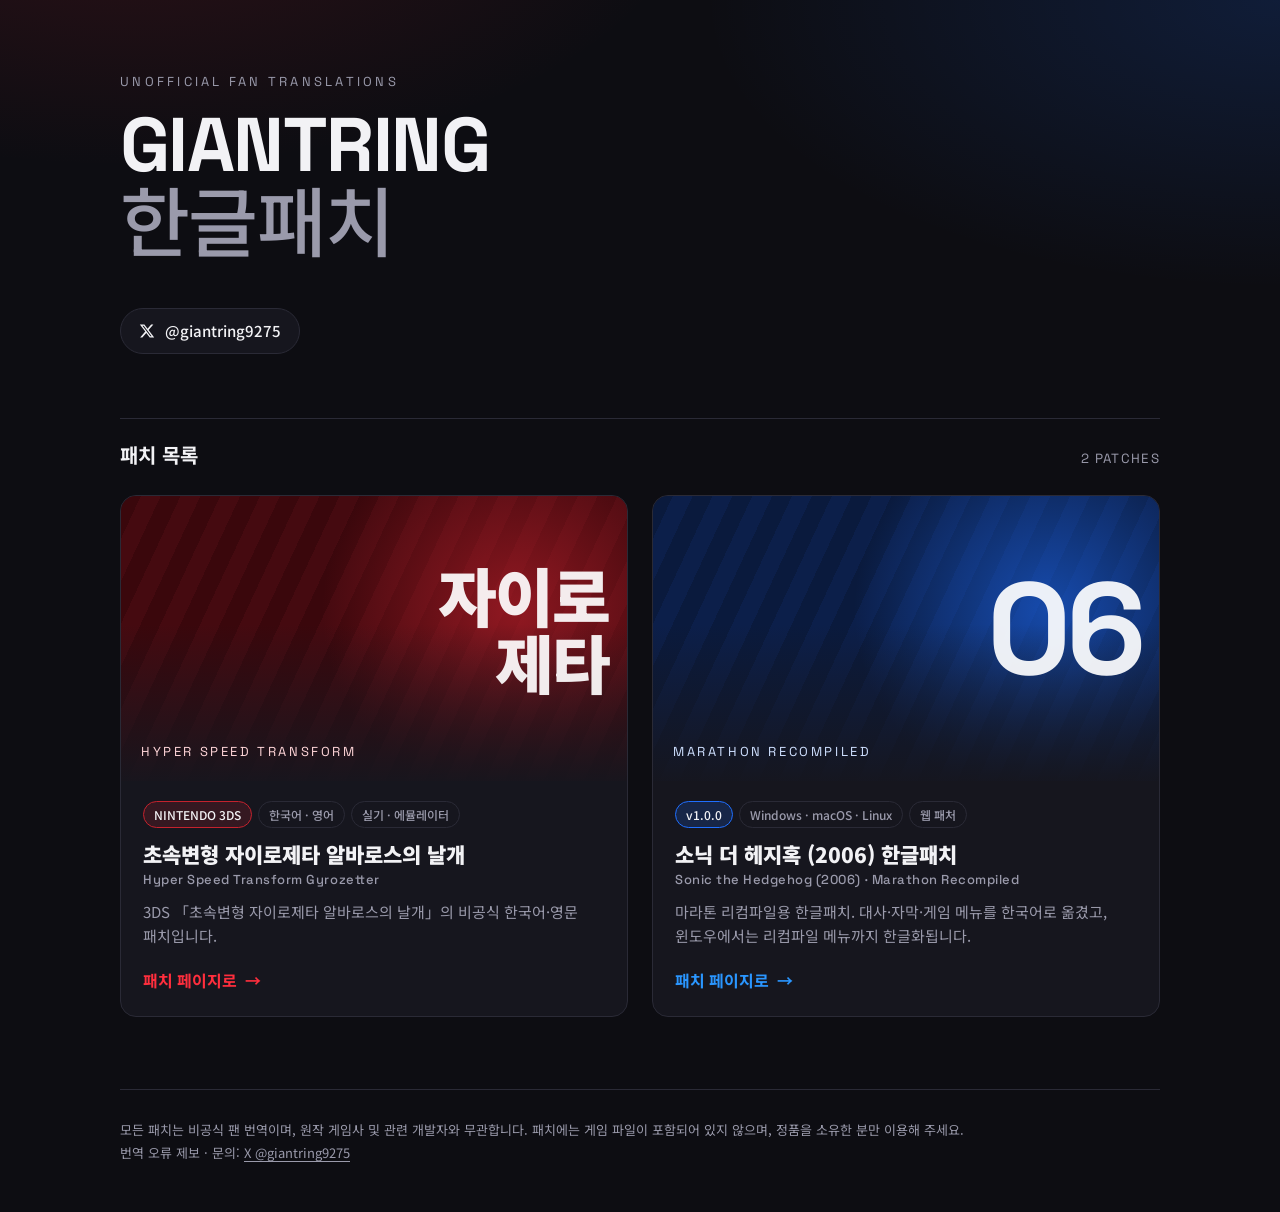
==== index.html @ 2a5dde88 "루트를 한글패치 모음 페이지로 변경 자이로제타·소닉 06 패치 카드와 X 계정 링크를 담은 허브 페이지.  Co-Authored-By: Claude Opus 5.5 <norep" ====
<!doctype html>
<html lang="ko">
<head>
<meta charset="utf-8">
<meta name="viewport" content="width=device-width, initial-scale=1">
<title>GIANTRING 한글패치</title>
<meta name="description" content="giantring(자트)이 만든 비공식 게임 한글 패치 모음">
<meta property="og:title" content="GIANTRING 한글패치">
<meta property="og:description" content="giantring(자트)이 만든 비공식 게임 한글 패치 모음">
<meta property="og:image" content="https://giantring.github.io/patch/assets/img/logo.webp">
<meta name="theme-color" content="#0d0d12">
<link rel="icon" href="patch/assets/img/favicon.png">
<link rel="apple-touch-icon" href="patch/assets/img/apple-touch-icon.png">
<link rel="preconnect" href="https://fonts.googleapis.com">
<link rel="preconnect" href="https://fonts.gstatic.com" crossorigin>
<link href="https://fonts.googleapis.com/css2?family=Noto+Sans+KR:wght@400;500;700;900&family=Space+Grotesk:wght@500;700&display=swap" rel="stylesheet">
<style>
  :root {
    --bg: #0d0d12;
    --panel: #16161e;
    --line: #2a2a36;
    --text: #f2f2f5;
    --muted: #9a9aab;
    --gyro: #c4222d;
    --sonic: #1f6fff;
    --radius: 16px;
  }
  * { box-sizing: border-box; margin: 0; padding: 0; }
  html { -webkit-text-size-adjust: 100%; }
  body {
    background: var(--bg);
    color: var(--text);
    font-family: "Noto Sans KR", system-ui, sans-serif;
    line-height: 1.6;
    word-break: keep-all;
    min-height: 100vh;
    background-image:
      radial-gradient(60rem 30rem at 10% -10%, rgba(196,34,45,.18), transparent 60%),
      radial-gradient(60rem 30rem at 100% 0%, rgba(31,111,255,.16), transparent 60%);
  }
  a { color: inherit; text-decoration: none; }
  .wrap { max-width: 1080px; margin: 0 auto; padding: 0 20px; }

  header { padding: 72px 0 40px; }
  .eyebrow {
    font-family: "Space Grotesk", sans-serif;
    font-size: 13px; letter-spacing: .25em; color: var(--muted);
    text-transform: uppercase;
  }
  h1 {
    font-family: "Space Grotesk", "Noto Sans KR", sans-serif;
    font-size: clamp(40px, 8vw, 76px);
    font-weight: 700; line-height: 1.05; letter-spacing: -.02em;
    margin: 12px 0 16px;
  }
  h1 span { color: var(--muted); font-weight: 500; }
  .lead { color: var(--muted); font-size: 17px; max-width: 560px; }
  .social {
    display: inline-flex; align-items: center; gap: 10px;
    margin-top: 28px; padding: 10px 18px;
    border: 1px solid var(--line); border-radius: 999px;
    background: var(--panel); font-weight: 500; font-size: 15px;
    transition: border-color .2s, transform .2s;
  }
  .social:hover { border-color: #555566; transform: translateY(-1px); }
  .social svg { width: 16px; height: 16px; fill: currentColor; }

  .section-title {
    display: flex; align-items: baseline; justify-content: space-between;
    border-top: 1px solid var(--line); padding-top: 20px; margin: 24px 0 24px;
  }
  .section-title h2 { font-size: 20px; font-weight: 700; }
  .section-title small { color: var(--muted); font-family: "Space Grotesk", sans-serif; letter-spacing: .1em; }

  .grid { display: grid; grid-template-columns: repeat(auto-fit, minmax(320px, 1fr)); gap: 24px; }

  .card {
    position: relative; display: flex; flex-direction: column;
    background: var(--panel); border: 1px solid var(--line);
    border-radius: var(--radius); overflow: hidden;
    transition: transform .25s, border-color .25s, box-shadow .25s;
  }
  .card:hover { transform: translateY(-4px); border-color: var(--accent); box-shadow: 0 18px 40px -18px var(--accent); }
  .card.gyro { --accent: var(--gyro); }
  .card.sonic { --accent: var(--sonic); }

  .cover { position: relative; aspect-ratio: 16 / 9; overflow: hidden; background: #000; }
  .cover img { width: 100%; height: 100%; object-fit: cover; display: block; transition: transform .5s; }
  .card:hover .cover img { transform: scale(1.04); }
  .cover::after { content: ""; position: absolute; inset: 0; background: linear-gradient(to top, rgba(22,22,30,.95), transparent 55%); }
  .cover .logo { position: absolute; left: 20px; bottom: 16px; z-index: 1; max-width: 62%; max-height: 46%; width: auto; height: auto; object-fit: contain; }


  /* 소닉 06 — 이미지 없이 그래픽으로 구성한 커버 */
  .cover.type {
    background:
      radial-gradient(circle at 78% 40%, rgba(31,111,255,.55), transparent 45%),
      repeating-linear-gradient(115deg, #0a1a3d 0 18px, #0c1f4a 18px 36px);
  }
  .cover.type .big {
    position: absolute; right: 18px; top: 50%; transform: translateY(-58%);
    font-family: "Space Grotesk", sans-serif; font-weight: 700;
    font-size: clamp(90px, 14vw, 130px); line-height: 1; color: rgba(255,255,255,.92);
    letter-spacing: -.04em; z-index: 1;
  }
  .cover.type.gyro-type {
    background:
      radial-gradient(circle at 78% 40%, rgba(196,34,45,.6), transparent 45%),
      repeating-linear-gradient(115deg, #3a070c 0 18px, #450a10 18px 36px);
  }
  .cover.type.gyro-type .big {
    font-family: "Noto Sans KR", sans-serif; font-weight: 900;
    font-size: clamp(48px, 8vw, 64px); line-height: 1.05; text-align: right; letter-spacing: -.03em;
  }
  .cover.type.gyro-type .tag { color: #ffd6d9; }
  .cover.type .tag {
    position: absolute; left: 20px; bottom: 18px; z-index: 1;
    font-family: "Space Grotesk", sans-serif; font-size: 13px; letter-spacing: .2em; color: #cfe0ff;
  }

  .body { padding: 20px 22px 22px; display: flex; flex-direction: column; gap: 12px; flex: 1; }
  .meta { display: flex; flex-wrap: wrap; gap: 6px; }
  .chip {
    font-size: 12px; font-weight: 500; padding: 3px 10px; border-radius: 999px;
    border: 1px solid var(--line); color: var(--muted);
  }
  .chip.accent { border-color: var(--accent); color: var(--text); background: color-mix(in srgb, var(--accent) 18%, transparent); }
  .card h3 { font-size: 21px; font-weight: 900; line-height: 1.35; }
  .card h3 small { display: block; font-size: 13px; font-weight: 500; color: var(--muted); font-family: "Space Grotesk", sans-serif; letter-spacing: .04em; margin-top: 2px; }
  .card p { color: var(--muted); font-size: 15px; }
  .cta {
    margin-top: auto; padding-top: 8px;
    display: inline-flex; align-items: center; gap: 8px;
    font-weight: 700; color: var(--accent);
    filter: brightness(1.35);
  }
  .cta .arrow { transition: transform .2s; }
  .card:hover .cta .arrow { transform: translateX(4px); }
  .card a.stretch::after { content: ""; position: absolute; inset: 0; }

  footer {
    border-top: 1px solid var(--line); margin-top: 72px; padding: 28px 0 48px;
    color: var(--muted); font-size: 13px; line-height: 1.8;
  }
  footer a { text-decoration: underline; text-underline-offset: 3px; }

  @media (max-width: 520px) {
    .wrap { padding: 0 16px; }
    header { padding: 48px 0 28px; }
    .grid { grid-template-columns: 1fr; }
  }
</style>
</head>
<body>
  <div class="wrap">
    <header>
      <div class="eyebrow">Unofficial Fan Translations</div>
      <h1>GIANTRING<br><span>한글패치</span></h1>
      <a class="social" href="https://x.com/giantring9275" target="_blank" rel="noopener">
        <svg viewBox="0 0 24 24" aria-hidden="true"><path d="M18.244 2.25h3.308l-7.227 8.26 8.502 11.24H16.17l-5.214-6.817L4.99 21.75H1.68l7.73-8.835L1.254 2.25H8.08l4.713 6.231zm-1.161 17.52h1.833L7.084 4.126H5.117z"/></svg>
        @giantring9275
      </a>
    </header>

    <div class="section-title">
      <h2>패치 목록</h2>
      <small>2 PATCHES</small>
    </div>

    <main class="grid">
      <!-- 01. 자이로제타 -->
      <article class="card gyro">
        <div class="cover type gyro-type">
          <div class="big">자이로<br>제타</div>
          <div class="tag">HYPER SPEED TRANSFORM</div>
        </div>
        <div class="body">
          <div class="meta">
            <span class="chip accent">NINTENDO 3DS</span>
            <span class="chip">한국어 · 영어</span>
            <span class="chip">실기 · 에뮬레이터</span>
          </div>
          <h3>초속변형 자이로제타 알바로스의 날개<small>Hyper Speed Transform Gyrozetter</small></h3>
          <p>3DS 「초속변형 자이로제타 알바로스의 날개」의 비공식 한국어·영문 패치입니다.</p>
          <a class="cta stretch" href="https://giantring.github.io/patch/">패치 페이지로 <span class="arrow">→</span></a>
        </div>
      </article>

      <!-- 02. 소닉 06 -->
      <article class="card sonic">
        <div class="cover type">
          <div class="big">06</div>
          <div class="tag">MARATHON RECOMPILED</div>
        </div>
        <div class="body">
          <div class="meta">
            <span class="chip accent">v1.0.0</span>
            <span class="chip">Windows · macOS · Linux</span>
            <span class="chip">웹 패처</span>
          </div>
          <h3>소닉 더 헤지혹 (2006) 한글패치<small>Sonic the Hedgehog (2006) · Marathon Recompiled</small></h3>
          <p>마라톤 리컴파일용 한글패치. 대사·자막·게임 메뉴를 한국어로 옮겼고, 윈도우에서는 리컴파일 메뉴까지 한글화됩니다.</p>
          <a class="cta stretch" href="https://giantring.github.io/06patch/">패치 페이지로 <span class="arrow">→</span></a>
        </div>
      </article>
    </main>

    <footer>
      모든 패치는 비공식 팬 번역이며, 원작 게임사 및 관련 개발자와 무관합니다. 패치에는 게임 파일이 포함되어 있지 않으며, 정품을 소유한 분만 이용해 주세요.<br>
      번역 오류 제보 · 문의: <a href="https://x.com/giantring9275" target="_blank" rel="noopener">X @giantring9275</a>
    </footer>
  </div>
</body>
</html>
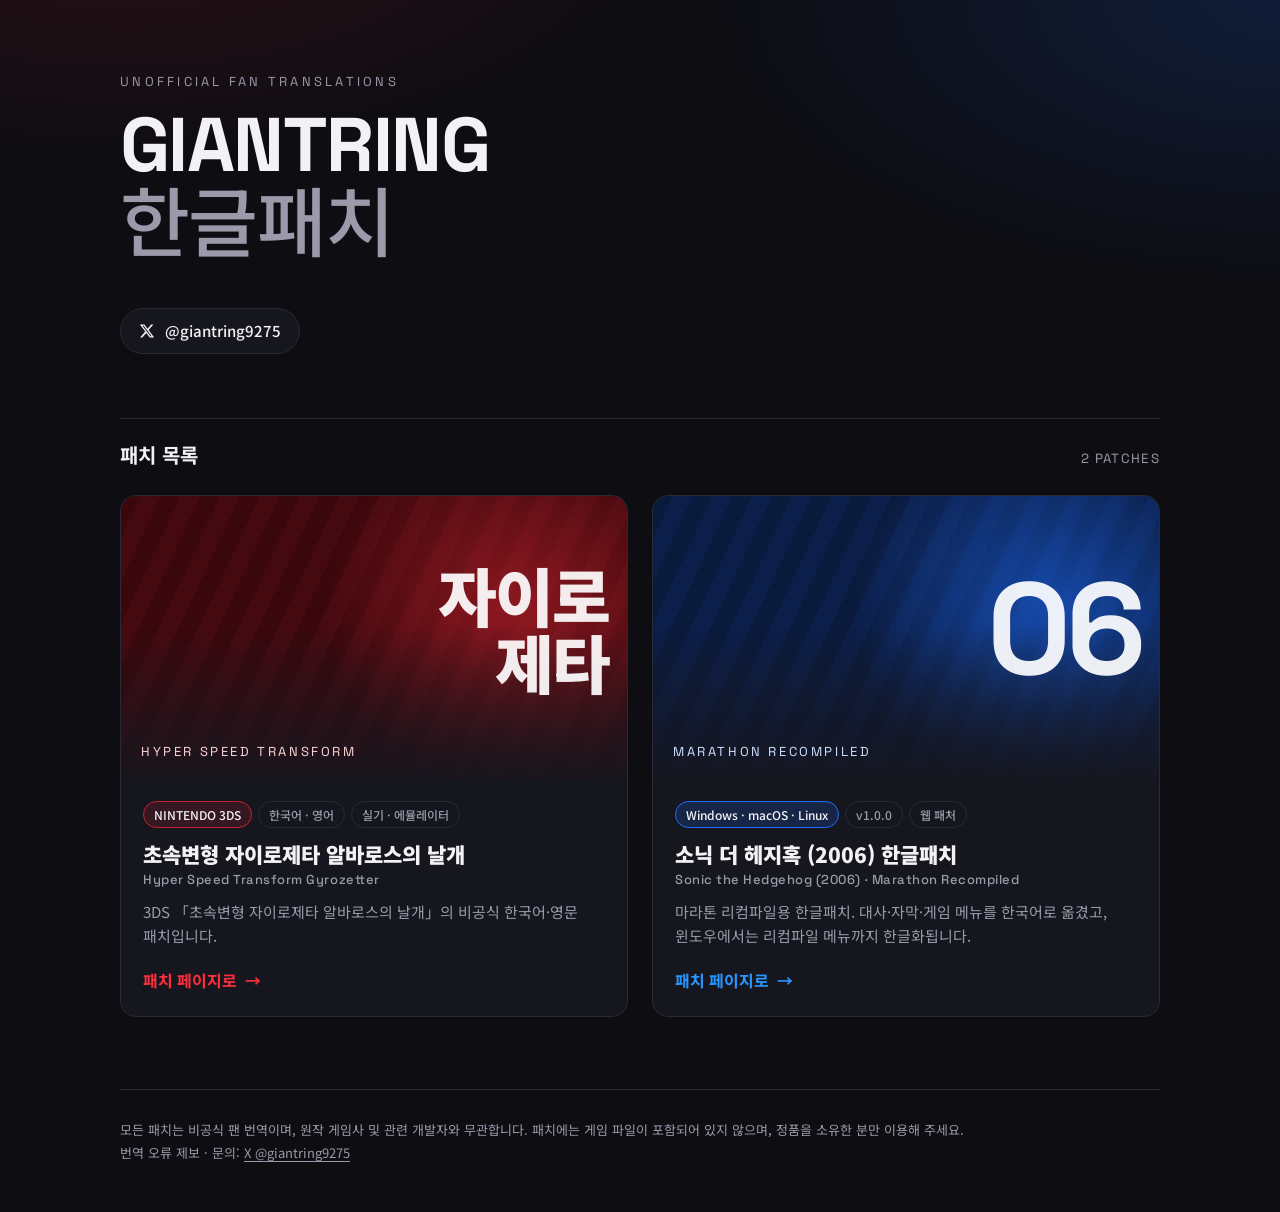
==== commit e250d7d9: "소닉 06 카드 태그 순서·강조 변경 Windows · macOS · Linux를 첫 번째로 옮기고 강조 표시, v1.0.0은 일반 태그로.  Co-Authored-By: Cl" ====
--- a/index.html
+++ b/index.html
@@ -9,8 +9,7 @@
 <meta property="og:description" content="giantring(자트)이 만든 비공식 게임 한글 패치 모음">
 <meta property="og:image" content="https://giantring.github.io/patch/assets/img/logo.webp">
 <meta name="theme-color" content="#0d0d12">
-<link rel="icon" href="patch/assets/img/favicon.png">
-<link rel="apple-touch-icon" href="patch/assets/img/apple-touch-icon.png">
+<link rel="icon" href="data:,">
 <link rel="preconnect" href="https://fonts.googleapis.com">
 <link rel="preconnect" href="https://fonts.gstatic.com" crossorigin>
 <link href="https://fonts.googleapis.com/css2?family=Noto+Sans+KR:wght@400;500;700;900&family=Space+Grotesk:wght@500;700&display=swap" rel="stylesheet">
@@ -194,8 +193,8 @@
         </div>
         <div class="body">
           <div class="meta">
-            <span class="chip accent">v1.0.0</span>
-            <span class="chip">Windows · macOS · Linux</span>
+            <span class="chip accent">Windows · macOS · Linux</span>
+            <span class="chip">v1.0.0</span>
             <span class="chip">웹 패처</span>
           </div>
           <h3>소닉 더 헤지혹 (2006) 한글패치<small>Sonic the Hedgehog (2006) · Marathon Recompiled</small></h3>
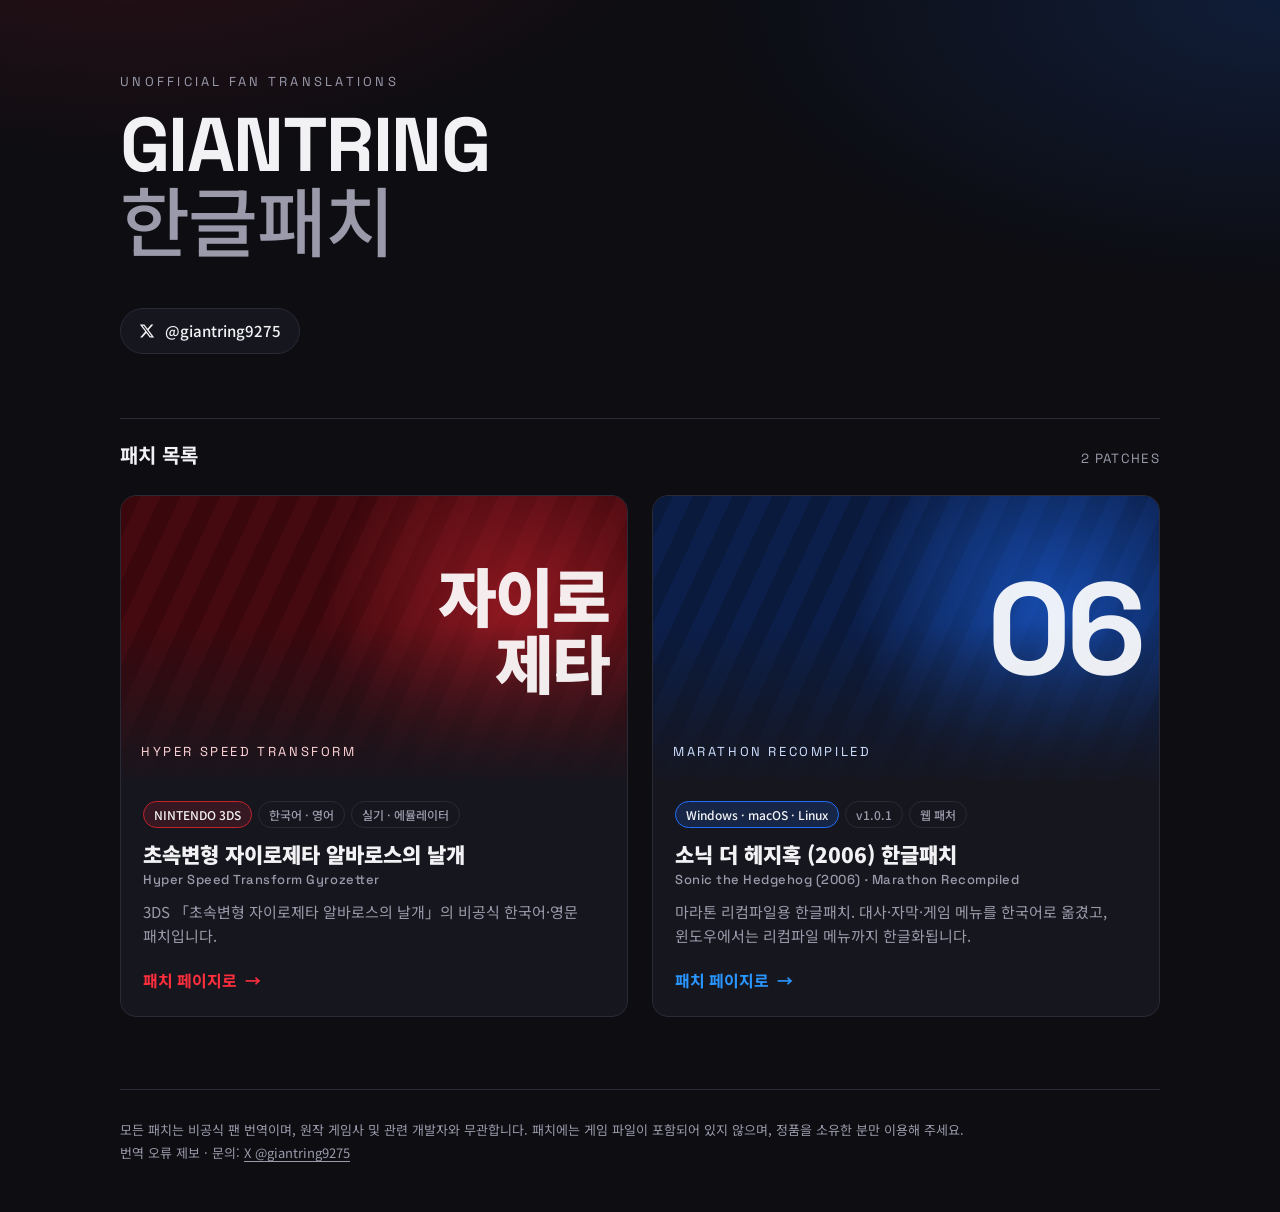
==== commit 7f47524e: "소닉 06 버전 표기 v1.0.1로 갱신 Co-Authored-By: Claude Opus 5.5 <noreply@anthropic.com> Claude-Session: http" ====
--- a/index.html
+++ b/index.html
@@ -194,7 +194,7 @@
         <div class="body">
           <div class="meta">
             <span class="chip accent">Windows · macOS · Linux</span>
-            <span class="chip">v1.0.0</span>
+            <span class="chip">v1.0.1</span>
             <span class="chip">웹 패처</span>
           </div>
           <h3>소닉 더 헤지혹 (2006) 한글패치<small>Sonic the Hedgehog (2006) · Marathon Recompiled</small></h3>
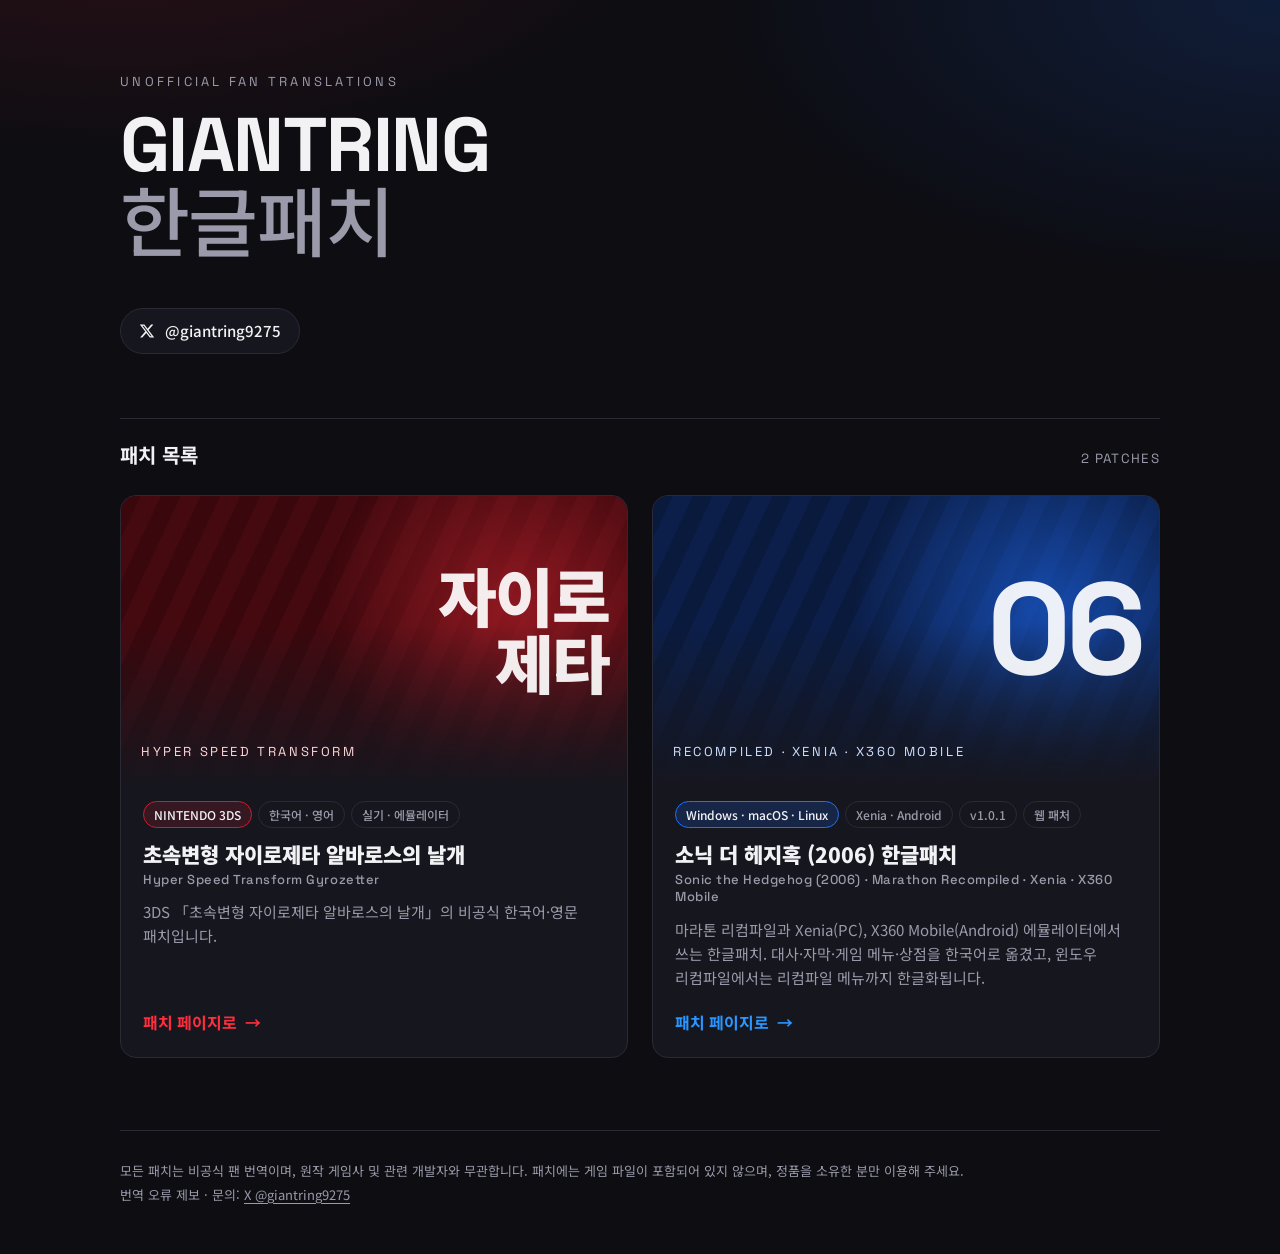
==== commit e40497ab: "소닉 06 카드에 Xenia·X360 Mobile 지원 표시 에뮬레이터(Xenia, Android X360 Mobile) 지원을 태그·부제·설명에 반영.  Co-Authored" ====
--- a/index.html
+++ b/index.html
@@ -189,16 +189,17 @@
       <article class="card sonic">
         <div class="cover type">
           <div class="big">06</div>
-          <div class="tag">MARATHON RECOMPILED</div>
+          <div class="tag">RECOMPILED · XENIA · X360 MOBILE</div>
         </div>
         <div class="body">
           <div class="meta">
             <span class="chip accent">Windows · macOS · Linux</span>
+            <span class="chip">Xenia · Android</span>
             <span class="chip">v1.0.1</span>
             <span class="chip">웹 패처</span>
           </div>
-          <h3>소닉 더 헤지혹 (2006) 한글패치<small>Sonic the Hedgehog (2006) · Marathon Recompiled</small></h3>
-          <p>마라톤 리컴파일용 한글패치. 대사·자막·게임 메뉴를 한국어로 옮겼고, 윈도우에서는 리컴파일 메뉴까지 한글화됩니다.</p>
+          <h3>소닉 더 헤지혹 (2006) 한글패치<small>Sonic the Hedgehog (2006) · Marathon Recompiled · Xenia · X360 Mobile</small></h3>
+          <p>마라톤 리컴파일과 Xenia(PC), X360 Mobile(Android) 에뮬레이터에서 쓰는 한글패치. 대사·자막·게임 메뉴·상점을 한국어로 옮겼고, 윈도우 리컴파일에서는 리컴파일 메뉴까지 한글화됩니다.</p>
           <a class="cta stretch" href="https://giantring.github.io/06patch/">패치 페이지로 <span class="arrow">→</span></a>
         </div>
       </article>
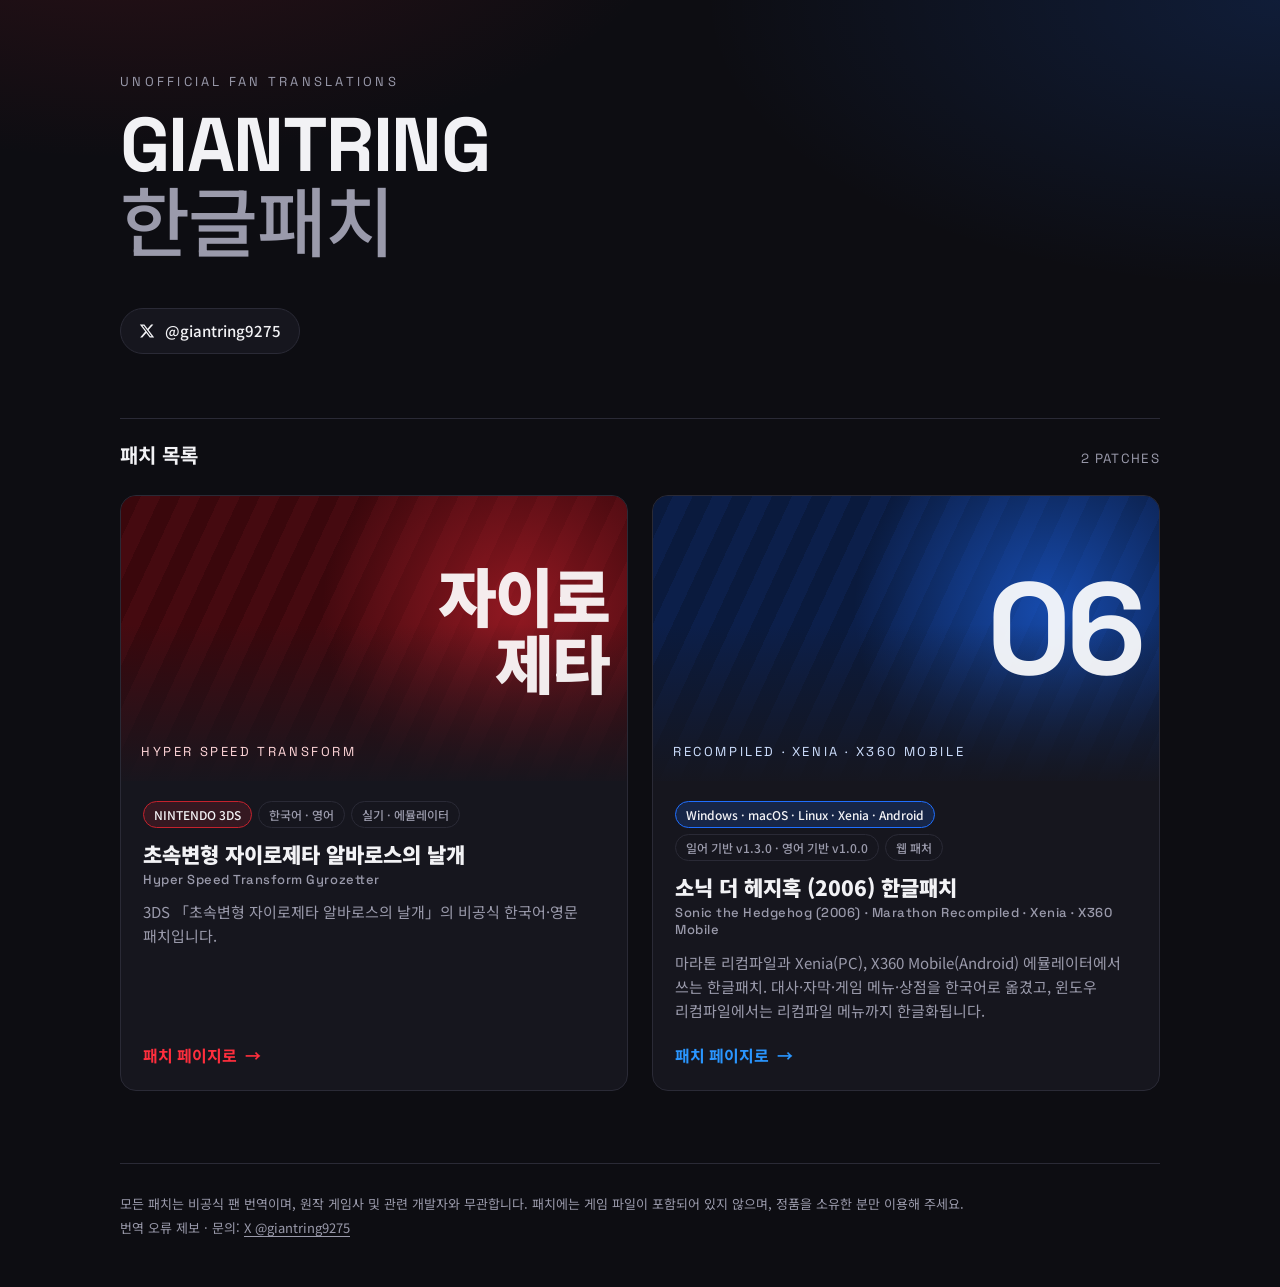
==== commit 34f64493: "소닉 06 플랫폼 태그 통합·버전 표기 갱신 플랫폼 태그를 하나로 합치고, 버전을 일어 기반 v1.3.0 · 영어 기반 v1.0.0으로 표기.  Co-Authored-By: C" ====
--- a/index.html
+++ b/index.html
@@ -193,9 +193,8 @@
         </div>
         <div class="body">
           <div class="meta">
-            <span class="chip accent">Windows · macOS · Linux</span>
-            <span class="chip">Xenia · Android</span>
-            <span class="chip">v1.0.1</span>
+            <span class="chip accent">Windows · macOS · Linux · Xenia · Android</span>
+            <span class="chip">일어 기반 v1.3.0 · 영어 기반 v1.0.0</span>
             <span class="chip">웹 패처</span>
           </div>
           <h3>소닉 더 헤지혹 (2006) 한글패치<small>Sonic the Hedgehog (2006) · Marathon Recompiled · Xenia · X360 Mobile</small></h3>
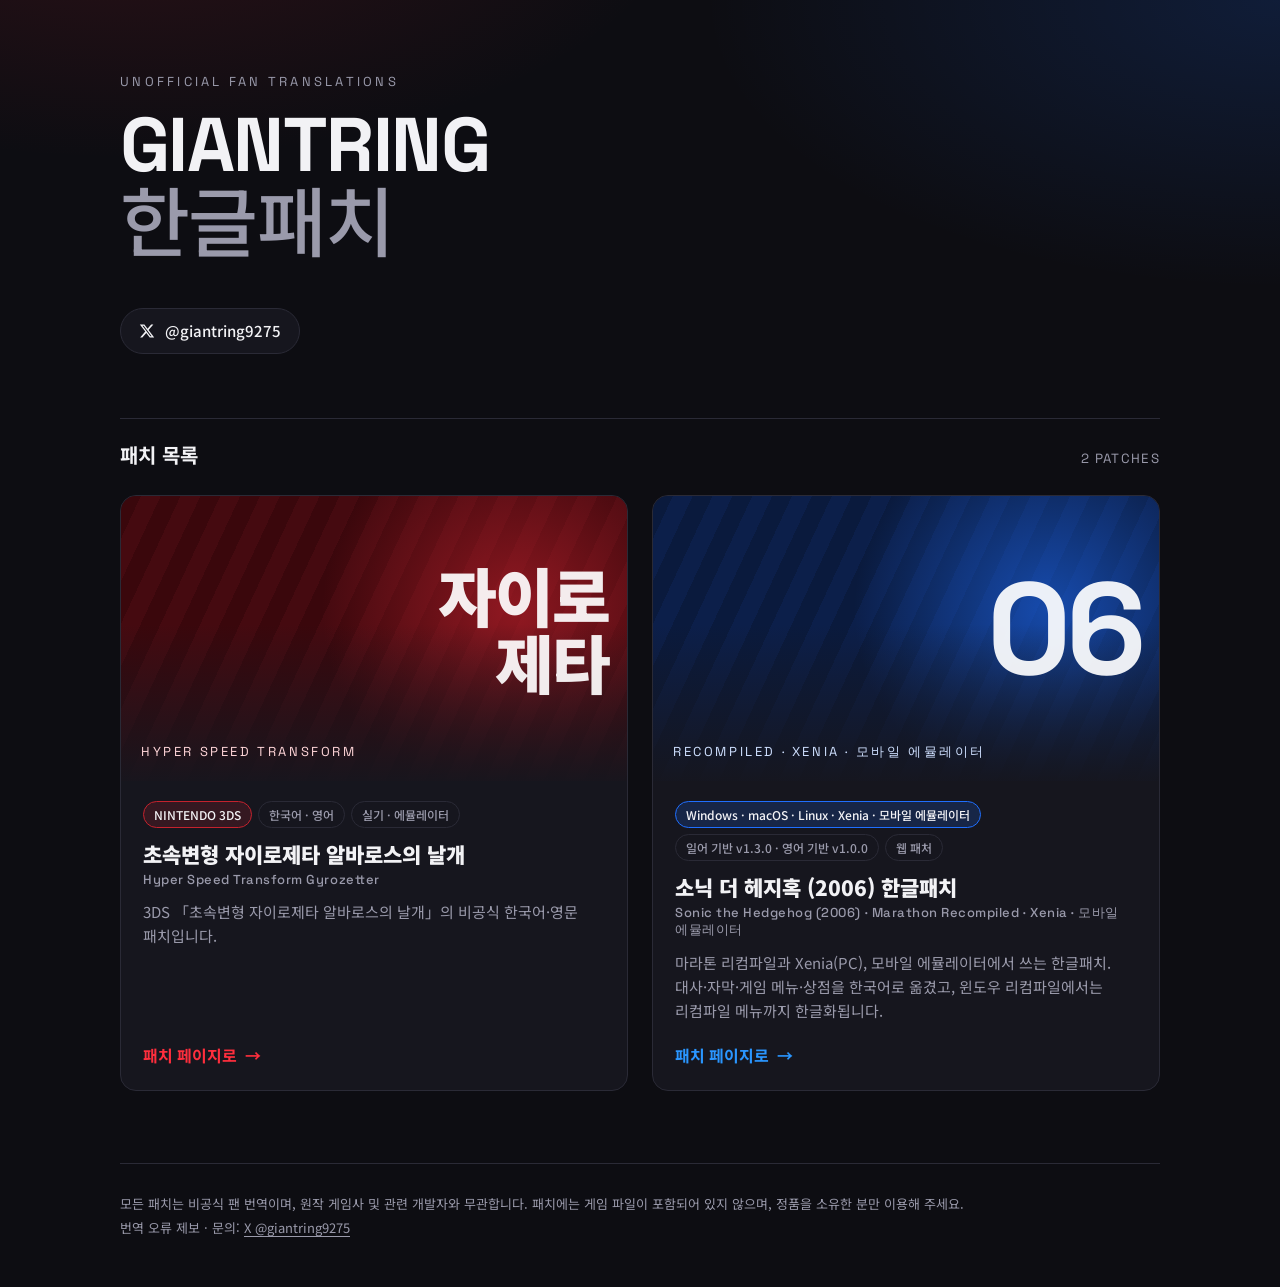
==== commit 39f23b9f: "소닉 06 카드의 X360 Mobile 표기를 모바일 에뮬레이터로 변경 Co-Authored-By: Claude Opus 5.5 <noreply@anthropic.com> Cla" ====
--- a/index.html
+++ b/index.html
@@ -189,16 +189,16 @@
       <article class="card sonic">
         <div class="cover type">
           <div class="big">06</div>
-          <div class="tag">RECOMPILED · XENIA · X360 MOBILE</div>
+          <div class="tag">RECOMPILED · XENIA · 모바일 에뮬레이터</div>
         </div>
         <div class="body">
           <div class="meta">
-            <span class="chip accent">Windows · macOS · Linux · Xenia · Android</span>
+            <span class="chip accent">Windows · macOS · Linux · Xenia · 모바일 에뮬레이터</span>
             <span class="chip">일어 기반 v1.3.0 · 영어 기반 v1.0.0</span>
             <span class="chip">웹 패처</span>
           </div>
-          <h3>소닉 더 헤지혹 (2006) 한글패치<small>Sonic the Hedgehog (2006) · Marathon Recompiled · Xenia · X360 Mobile</small></h3>
-          <p>마라톤 리컴파일과 Xenia(PC), X360 Mobile(Android) 에뮬레이터에서 쓰는 한글패치. 대사·자막·게임 메뉴·상점을 한국어로 옮겼고, 윈도우 리컴파일에서는 리컴파일 메뉴까지 한글화됩니다.</p>
+          <h3>소닉 더 헤지혹 (2006) 한글패치<small>Sonic the Hedgehog (2006) · Marathon Recompiled · Xenia · 모바일 에뮬레이터</small></h3>
+          <p>마라톤 리컴파일과 Xenia(PC), 모바일 에뮬레이터에서 쓰는 한글패치. 대사·자막·게임 메뉴·상점을 한국어로 옮겼고, 윈도우 리컴파일에서는 리컴파일 메뉴까지 한글화됩니다.</p>
           <a class="cta stretch" href="https://giantring.github.io/06patch/">패치 페이지로 <span class="arrow">→</span></a>
         </div>
       </article>
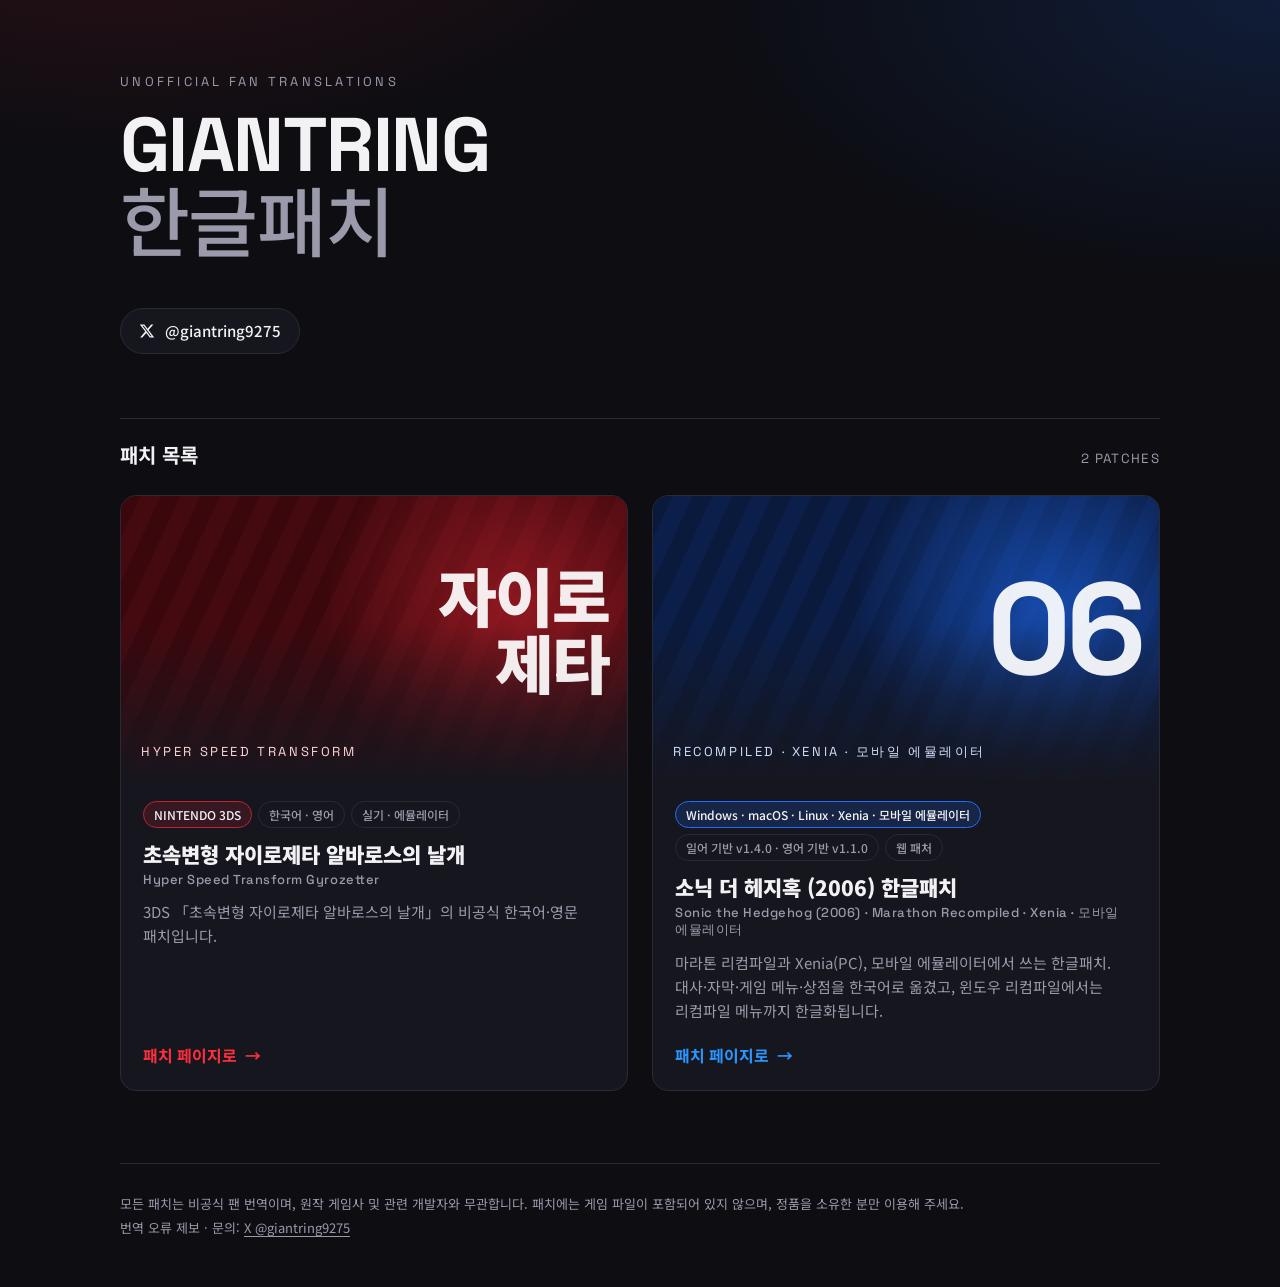
==== commit 2f8c3284: "소닉 06 버전 표기 일어 v1.4.0 · 영어 v1.1.0으로 갱신 Co-Authored-By: Claude Opus 5.5 <noreply@anthropic.com> Clau" ====
--- a/index.html
+++ b/index.html
@@ -194,7 +194,7 @@
         <div class="body">
           <div class="meta">
             <span class="chip accent">Windows · macOS · Linux · Xenia · 모바일 에뮬레이터</span>
-            <span class="chip">일어 기반 v1.3.0 · 영어 기반 v1.0.0</span>
+            <span class="chip">일어 기반 v1.4.0 · 영어 기반 v1.1.0</span>
             <span class="chip">웹 패처</span>
           </div>
           <h3>소닉 더 헤지혹 (2006) 한글패치<small>Sonic the Hedgehog (2006) · Marathon Recompiled · Xenia · 모바일 에뮬레이터</small></h3>
